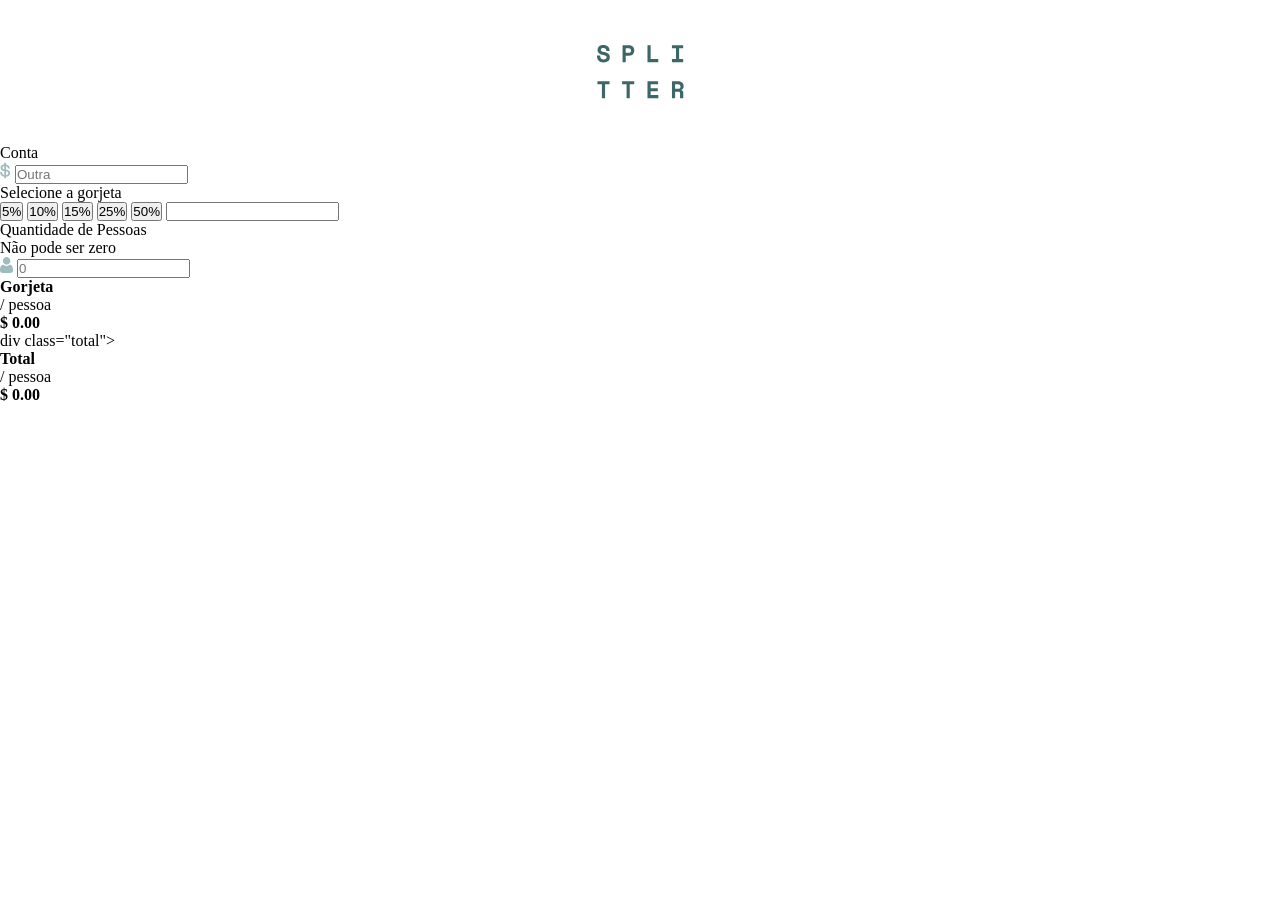
==== index.html @ fe65d776 "primeiro commit do CSS" ====
<!DOCTYPE html>
<html lang="en">
<head>
    <meta charset="UTF-8">
    <meta name="viewport" content="width=device-width, initial-scale=1.0">
    <link rel="stylesheet" href="style.css">
    <title>Calculadora de Gorjeta</title>
</head>
<body>
    <header>
        <img src="./images/logo.svg" alt="logo do splitter">
    </header>

    <main>
        <section class="informacoes">
            <form action="">
                <div class="conta">
                    <label for="conta">Conta</label>
                    <div>
                        <img src="./images/icon-dollar.svg" alt="icone do cifrao">
                        <input type="number" name="conta" id="conta" placeholder="Outra">
                    </div>
                </div>

                <div class="gorjeta">
                    <label for="outra">Selecione a gorjeta</label>

                    <div>
                        <input type="button" value="5%">
                        <input type="button" value="10%">
                        <input type="button" value="15%">
                        <input type="button" value="25%">
                        <input type="button" value="50%">
                        <input type="number" name="outra" id="outra">
                    </div>
                </div>

                <div class="pessoas">
                    <label for="pessoas">Quantidade de Pessoas</label>
                    <p>Não pode ser zero</p>
                    <div>
                        <img src="./images/icon-person.svg" alt="icone de pessoa">
                        <input type="number" name="pessoas" id="pessoas" placeholder="0">
                    </div>
                </div>
            </form>
        </section>

        <section class="resultados">
            <div class="gorjeta">
                <p>
                    <strong>Gorjeta</strong> <br>
                    / pessoa
                </p>

                <strong>$ 0.00</strong>
            </div>

            div class="total">
                <p>
                    <strong>Total</strong> <br>
                    / pessoa
                </p>

                <strong>$ 0.00</strong>
        </section>
    </main>
</body>
</html>
---- style.css ----
* {
    margin: 0;
    padding: 0;
    box-sizing: border-box;
}

::root {
    --green-100: #f3f9fa;
    --green-200: #c5e4e7;
    --green-300: #9ebbbd;
    --green-400: #7f9d9f;
    --green-500: #5e7a7d;
    --green-600: #547878;
    --green-700: #3d6666;
    --green-800: #00474b;
    --light-green: #26c2ae;
    --white: #fff;
}

body {
    background-color: var(--green-200);
}

header {
    display: flex;
    justify-content: center;
    padding-block: 2.8rem;
}
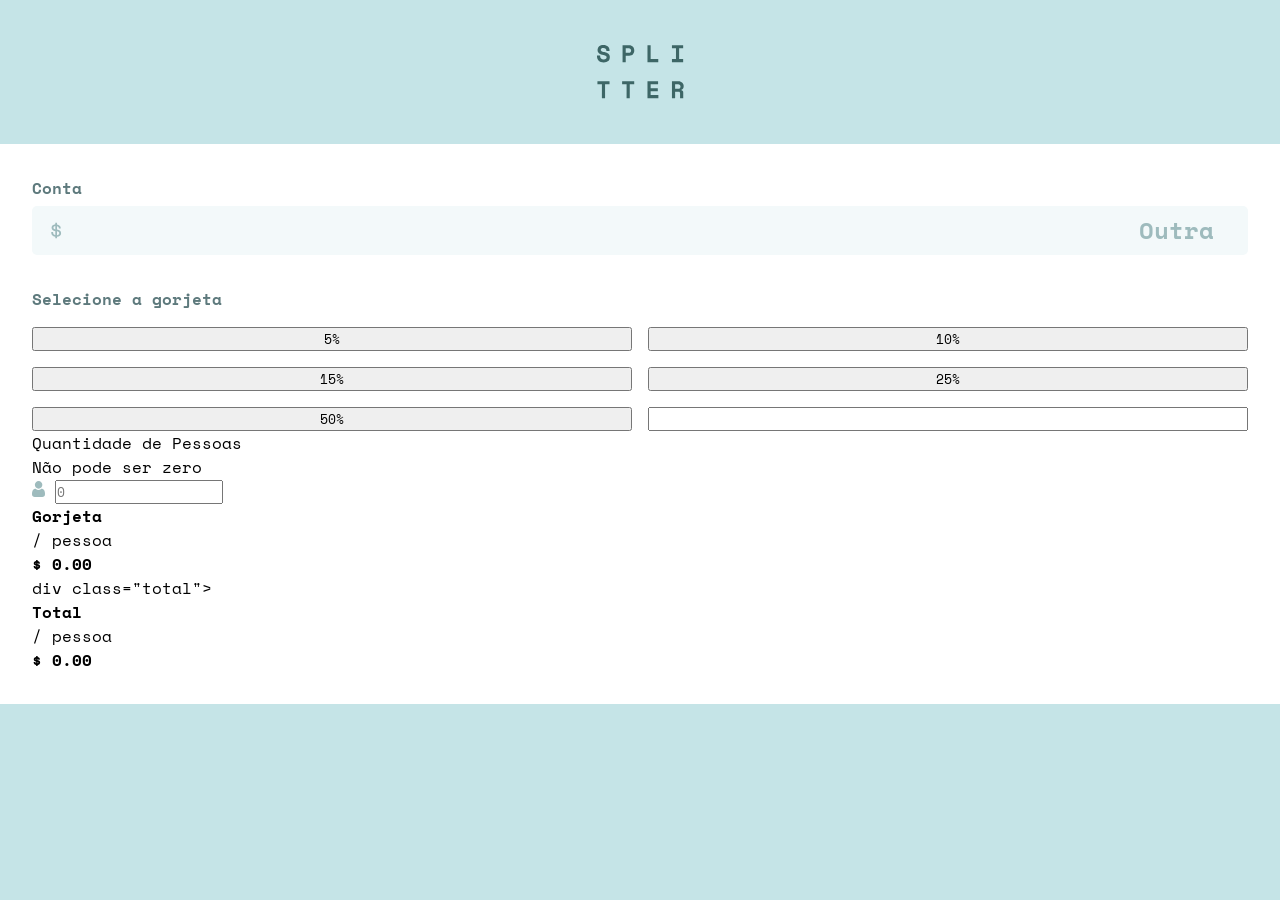
==== commit eed7b096: "segundo commit do CSS" ====
--- a/index.html
+++ b/index.html
@@ -3,6 +3,9 @@
 <head>
     <meta charset="UTF-8">
     <meta name="viewport" content="width=device-width, initial-scale=1.0">
+    <link rel="preconnect" href="https://fonts.googleapis.com">
+    <link rel="preconnect" href="https://fonts.gstatic.com" crossorigin>
+    <link href="https://fonts.googleapis.com/css2?family=Space+Mono:ital,wght@0,400;0,700;1,400;1,700&display=swap" rel="stylesheet">
     <link rel="stylesheet" href="style.css">
     <title>Calculadora de Gorjeta</title>
 </head>
--- a/style.css
+++ b/style.css
@@ -2,9 +2,10 @@
     margin: 0;
     padding: 0;
     box-sizing: border-box;
+    font-family: "Space Mono", serif;
 }
 
-::root {
+:root {
     --green-100: #f3f9fa;
     --green-200: #c5e4e7;
     --green-300: #9ebbbd;
@@ -25,4 +26,60 @@
     display: flex;
     justify-content: center;
     padding-block: 2.8rem;
+}
+
+main {
+    background-color: var(--white);
+    padding: 2rem;
+}
+
+.conta {
+    margin-bottom: 2rem;
+}
+
+.conta label,
+.gorjeta label {
+    color: var(--green-500);
+    font-weight: 700;
+}
+
+.conta div {
+    margin-top: 0.4rem;
+    background-color: var(--green-100);
+    padding: 0.4rem 1.2rem;
+    display: flex;
+    align-items: center;
+    justify-content: space-between;
+    border-radius: 0.3125rem;
+}
+
+.conta input {
+    border: none;
+    text-align: right;
+    width: 100%;
+    background: none;
+    font-size: 1.5rem;
+    font-weight: 700;
+    color: var(--green-800);
+    outline: none;
+}
+
+.conta input::placeholder {
+    color: var(--green-300);
+}
+
+.conta:has(input:focus) div{
+    outline: 2px solid var(--light-green);
+}
+
+.gorjeta div {
+    margin-top: 1rem;
+
+    display: grid;
+    grid-template-columns: 1fr 1fr;
+    gap: 1rem;
+}
+
+.gorjeta #outra {
+    width: 100%;
 }
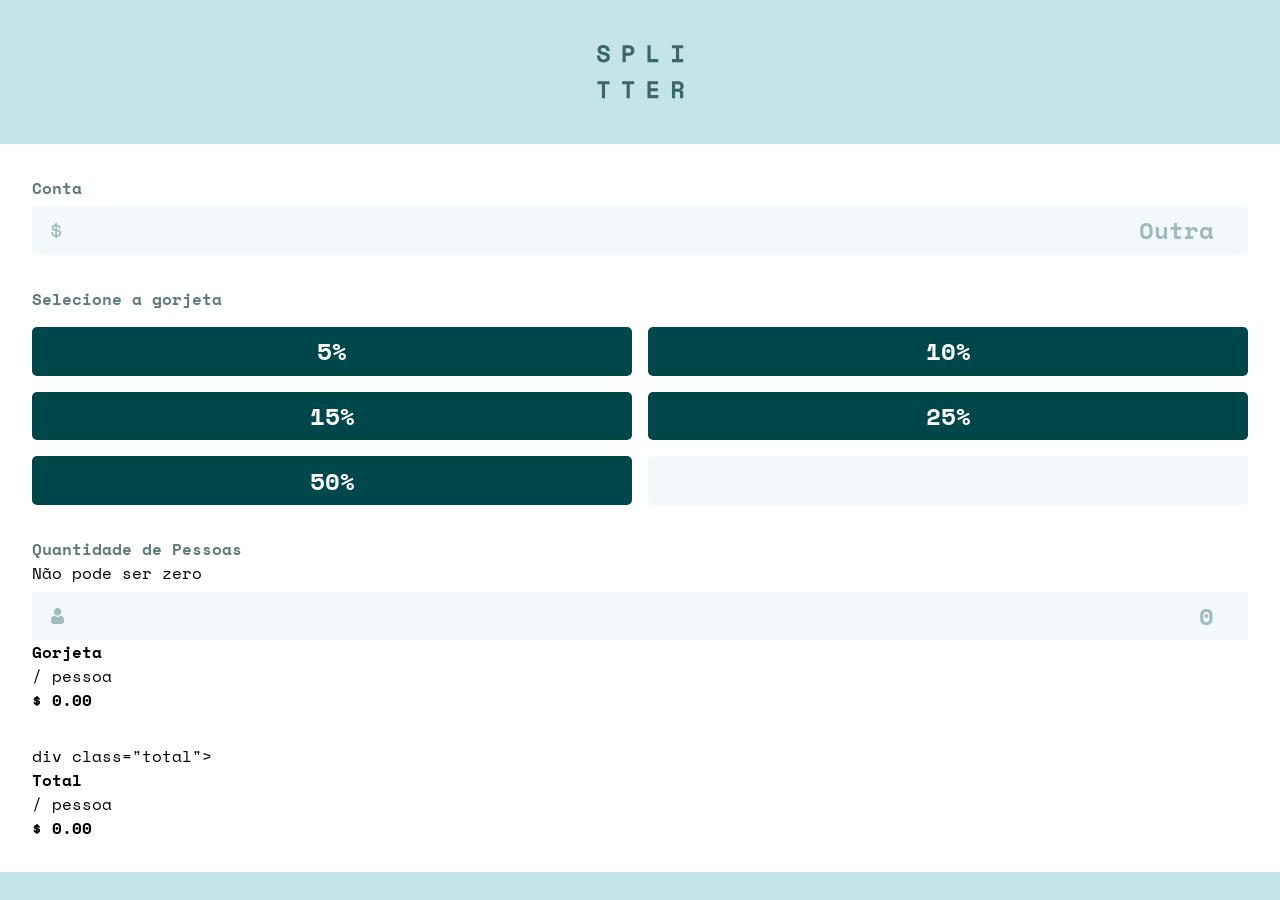
==== commit 921b4d77: "quarto commit CSS" ====
--- a/index.html
+++ b/index.html
@@ -40,7 +40,7 @@
 
                 <div class="pessoas">
                     <label for="pessoas">Quantidade de Pessoas</label>
-                    <p>Não pode ser zero</p>
+                    <p id="erro">Não pode ser zero</p>
                     <div>
                         <img src="./images/icon-person.svg" alt="icone de pessoa">
                         <input type="number" name="pessoas" id="pessoas" placeholder="0">
--- a/style.css
+++ b/style.css
@@ -33,17 +33,20 @@
     padding: 2rem;
 }
 
-.conta {
+.conta,
+.gorjeta {
     margin-bottom: 2rem;
 }
 
 .conta label,
-.gorjeta label {
+.gorjeta label,
+.pessoas label {
     color: var(--green-500);
     font-weight: 700;
 }
 
-.conta div {
+.conta div,
+.pessoas div {
     margin-top: 0.4rem;
     background-color: var(--green-100);
     padding: 0.4rem 1.2rem;
@@ -53,7 +56,8 @@
     border-radius: 0.3125rem;
 }
 
-.conta input {
+.conta input,
+.pessoas input {
     border: none;
     text-align: right;
     width: 100%;
@@ -64,11 +68,13 @@
     outline: none;
 }
 
-.conta input::placeholder {
+.conta input::placeholder,
+.pessoas input::placeholder {
     color: var(--green-300);
 }
 
-.conta:has(input:focus) div{
+.conta:has(input:focus) div,
+.pessoas:has(input:focus) div {
     outline: 2px solid var(--light-green);
 }
 
@@ -80,6 +86,28 @@
     gap: 1rem;
 }
 
+.gorjeta input {
+    font-size: 1.5rem;
+    font-weight: 700;
+    border: none;
+    text-align: center;
+    outline: none;
+    padding-block: 0.4rem;
+    border-radius: 0.3125rem;
+    background-color: var(--green-800);
+    color: var(--white);
+}
+
 .gorjeta #outra {
     width: 100%;
+    background-color: var(--green-100);
+    color: var(--green-800);
+}
+
+.gorjeta #outra::placeholder {
+    color: var(--green-300);
+}
+
+.pessoas#erro {
+    display: none;
 }
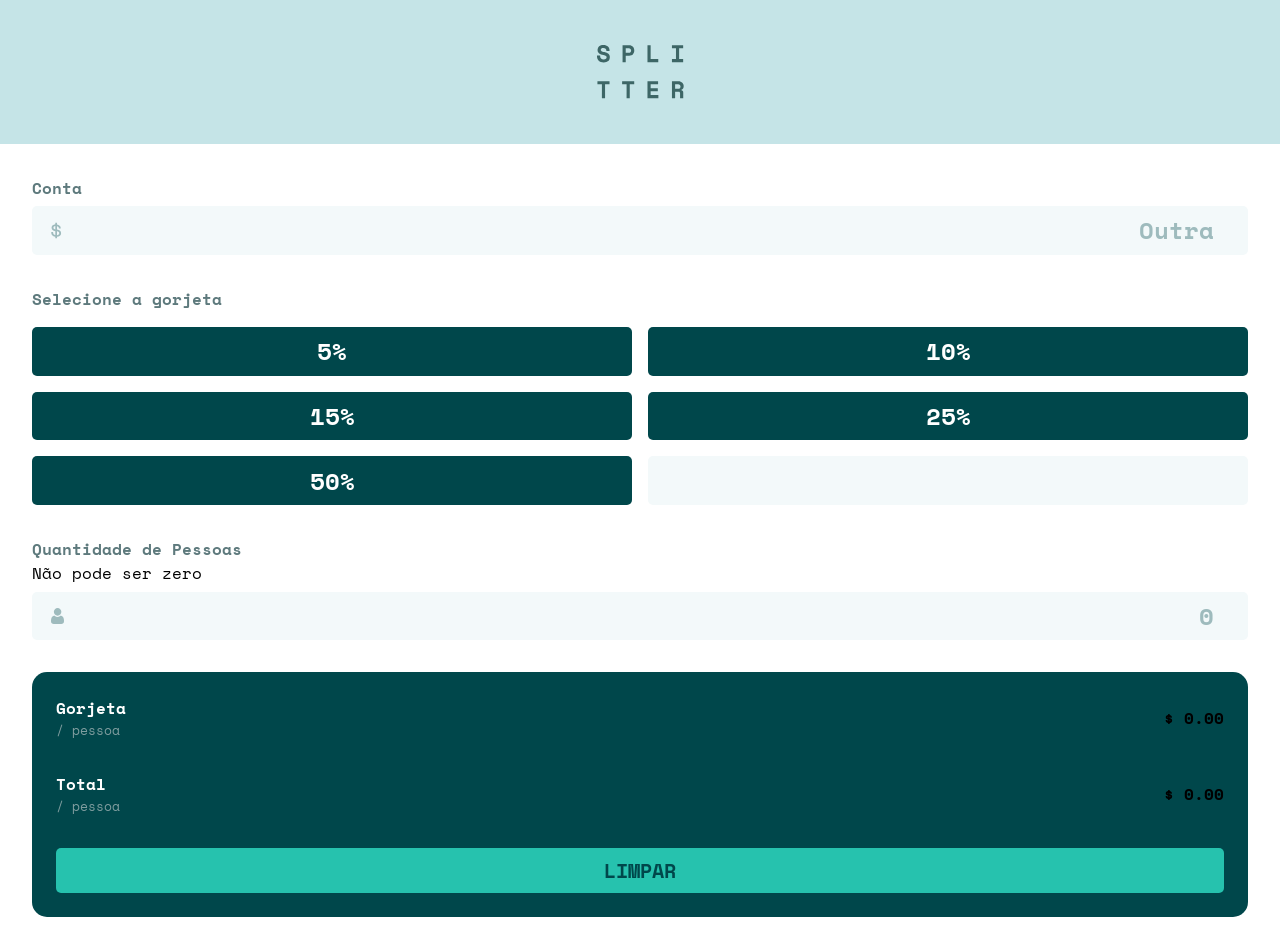
==== commit 40f1ab73: "quarto commit do HTML e sexto commit do CSS" ====
--- a/index.html
+++ b/index.html
@@ -59,13 +59,16 @@
                 <strong>$ 0.00</strong>
             </div>
 
-            div class="total">
+            <div class="total">
                 <p>
                     <strong>Total</strong> <br>
                     / pessoa
                 </p>
 
                 <strong>$ 0.00</strong>
+            </div>
+
+            <button>Limpar</button>
         </section>
     </main>
 </body>
--- a/style.css
+++ b/style.css
@@ -31,10 +31,12 @@
 main {
     background-color: var(--white);
     padding: 2rem;
+    border-radius: 1.5625rem 0 1.5625rem 0 0;
 }
 
 .conta,
-.gorjeta {
+.gorjeta,
+.pessoas {
     margin-bottom: 2rem;
 }
 
@@ -110,4 +112,51 @@
 
 .pessoas#erro {
     display: none;
+}
+
+.resultados {
+    background-color: var(--green-800);
+    border-radius: 0.9375rem;
+    padding: 1.5rem;
+}
+
+.resultados div {
+    display: flex;
+    justify-content: space-between;
+    align-items: center;
+}
+
+.resultados p {
+    color: var(--green-400);
+    font-size: 0.8125rem;
+}
+
+.resultados p strong {
+    color: var(--white);
+    font-size: 1rem;
+}
+
+..resultados div > strong {
+    color: var(--light-green);
+    font-size: 2rem;
+}
+
+.resultados .gorjetas-total {
+    margin-bottom: 1.25rem;
+}
+
+.resultados .total {
+    margin-bottom: 2rem;
+}
+
+.resultados button {
+    width: 100%;
+    padding-block: 0.5rem;
+    background-color: var(--light-green);
+    color: var(--green-800);
+    font-size: 1.25rem;
+    font-weight: 700;
+    border: none;
+    border-radius: 0.3125rem;
+    text-transform: uppercase;
 }
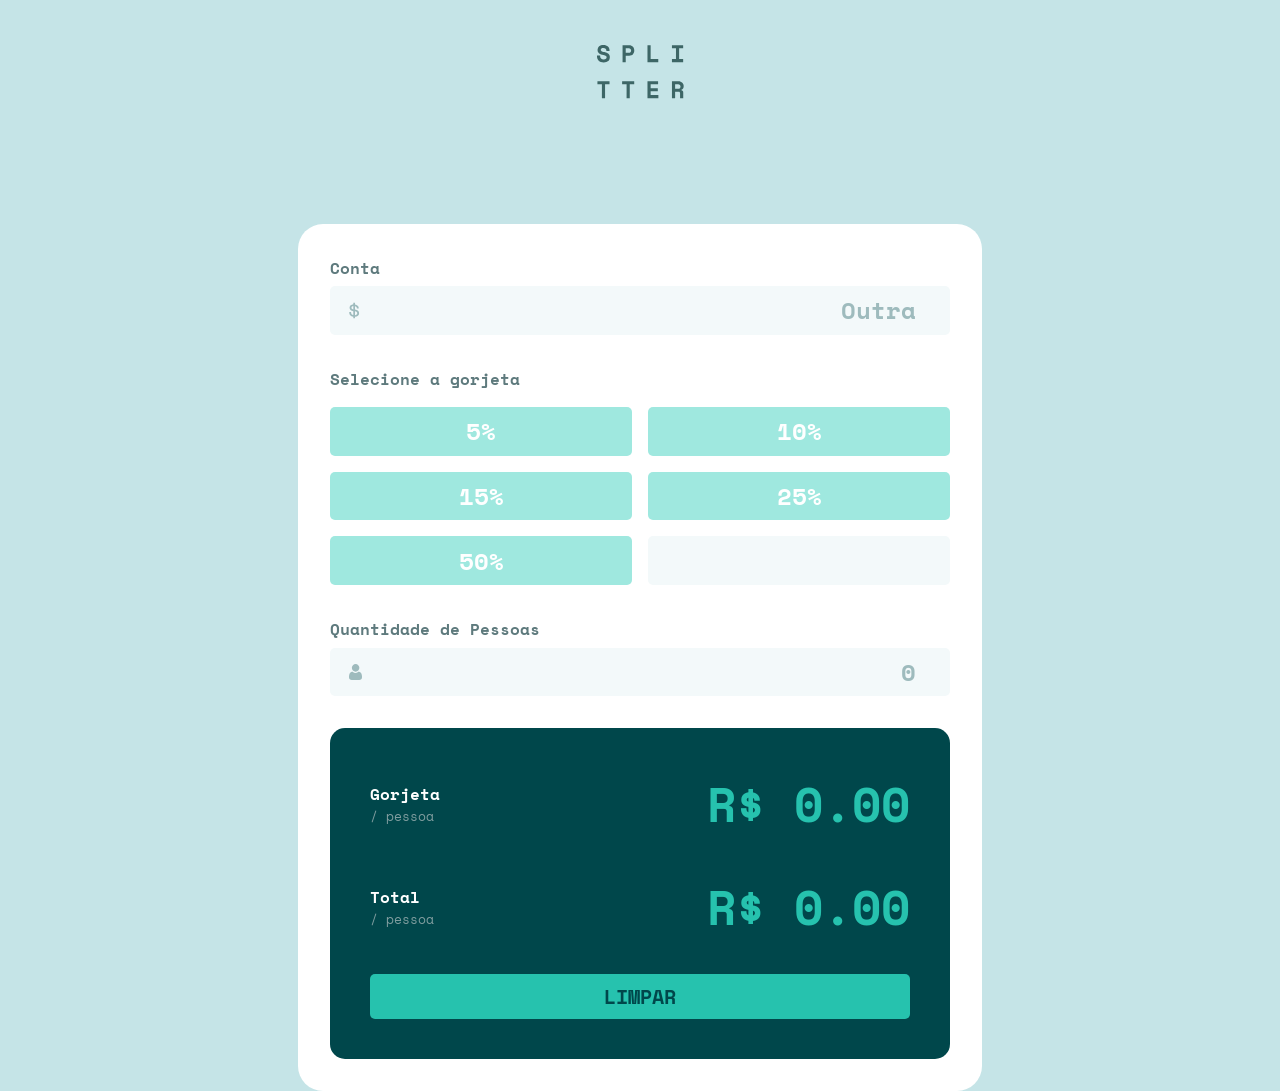
==== commit 469df1a7: "quinto commit do HTML e sétimo commit do CSS" ====
--- a/index.html
+++ b/index.html
@@ -39,9 +39,11 @@
                 </div>
 
                 <div class="pessoas">
-                    <label for="pessoas">Quantidade de Pessoas</label>
-                    <p id="erro">Não pode ser zero</p>
-                    <div>
+                    <div class="textos">
+                        <label for="pessoas">Quantidade de Pessoas</label>
+                        <p id="erro">Não pode ser zero</p>
+                    </div>
+                    <div class="input-box">
                         <img src="./images/icon-person.svg" alt="icone de pessoa">
                         <input type="number" name="pessoas" id="pessoas" placeholder="0">
                     </div>
@@ -50,22 +52,24 @@
         </section>
 
         <section class="resultados">
-            <div class="gorjeta">
-                <p>
-                    <strong>Gorjeta</strong> <br>
-                    / pessoa
-                </p>
+            <div> 
+                <div class="gorjeta">
+                    <p>
+                        <strong>Gorjeta</strong> <br>
+                        / pessoa
+                    </p>
 
-                <strong>$ 0.00</strong>
-            </div>
+                    <strong>R$ 0.00</strong>
+                </div>
 
-            <div class="total">
-                <p>
-                    <strong>Total</strong> <br>
-                    / pessoa
-                </p>
+                <div class="total">
+                    <p>
+                        <strong>Total</strong> <br>
+                        / pessoa
+                    </p>
 
-                <strong>$ 0.00</strong>
+                    <strong>R$ 0.00</strong>
+                </div>
             </div>
 
             <button>Limpar</button>
--- a/style.css
+++ b/style.css
@@ -16,6 +16,8 @@
     --green-800: #00474b;
     --light-green: #26c2ae;
     --white: #fff;
+    --green-hover: #9fe8df;
+    --danger: #e17457;
 }
 
 body {
@@ -31,7 +33,7 @@
 main {
     background-color: var(--white);
     padding: 2rem;
-    border-radius: 1.5625rem 0 1.5625rem 0 0;
+    border-radius: 1.5625rem 1.5625rem 0 0;
 }
 
 .conta,
@@ -48,7 +50,7 @@
 }
 
 .conta div,
-.pessoas div {
+.pessoas .input-box {
     margin-top: 0.4rem;
     background-color: var(--green-100);
     padding: 0.4rem 1.2rem;
@@ -76,8 +78,13 @@
 }
 
 .conta:has(input:focus) div,
-.pessoas:has(input:focus) div {
+.conta:has(input:hover) div,
+.pessoas:has(input:focus) .input-box,
+.pessoas:has(input:hover) .input-box,
+.gorjeta #outra:focus,
+.gorjeta #outra:hover {
     outline: 2px solid var(--light-green);
+    cursor: pointer;
 }
 
 .gorjeta div {
@@ -100,6 +107,12 @@
     color: var(--white);
 }
 
+.gorjeta input[type="button"],
+.resultados button:hover {
+    background-color: var(--green-hover);
+    cursor: pointer;
+}
+
 .gorjeta #outra {
     width: 100%;
     background-color: var(--green-100);
@@ -110,7 +123,20 @@
     color: var(--green-300);
 }
 
-.pessoas#erro {
+.pessoas .textos {
+    display: flex;
+    align-items: center;
+    justify-content: space-between;
+}
+
+.pessoas #erro-div {
+    outline: 2px solid var(--danger);
+}
+
+.pessoas #erro {
+    font-size: 0.75rem;
+    color: var(--danger);
+    font-weight: 700;
     display: none;
 }
 
@@ -120,7 +146,7 @@
     padding: 1.5rem;
 }
 
-.resultados div {
+.resultados div div {
     display: flex;
     justify-content: space-between;
     align-items: center;
@@ -136,7 +162,7 @@
     font-size: 1rem;
 }
 
-..resultados div > strong {
+.resultados div > strong {
     color: var(--light-green);
     font-size: 2rem;
 }
@@ -159,4 +185,46 @@
     border: none;
     border-radius: 0.3125rem;
     text-transform: uppercase;
+}
+
+@media (min-width: 920px) {
+    body {
+        min-height: 100svh;
+        display: flex;
+        flex-direction: column;
+        justify-content: center;
+        gap: 5rem;
+    }
+
+    main {
+        border-radius: 1.5625rem;
+        max-width: 57.5rem;
+        margin-inline: auto;
+    }
+
+    main section {
+        width: 100%;
+    }
+
+    .conta input::webkit-inner-spin-button,
+    .pessoas input::webkit-inner-spin-button,
+    .gorjeta #outra::webkit-inner-spin-button {
+        display: none;
+    }
+
+    .gorjeta div {
+        grid-template-columns: 1fr, 1fr, 1fr;
+    }
+
+    .resultados {
+        display: flex;
+        flex-direction: column;
+        justify-content: space-between;
+
+        padding: 2.5rem;
+    }
+
+    .resultados div > strong {
+        font-size: 3rem;
+    }
 }
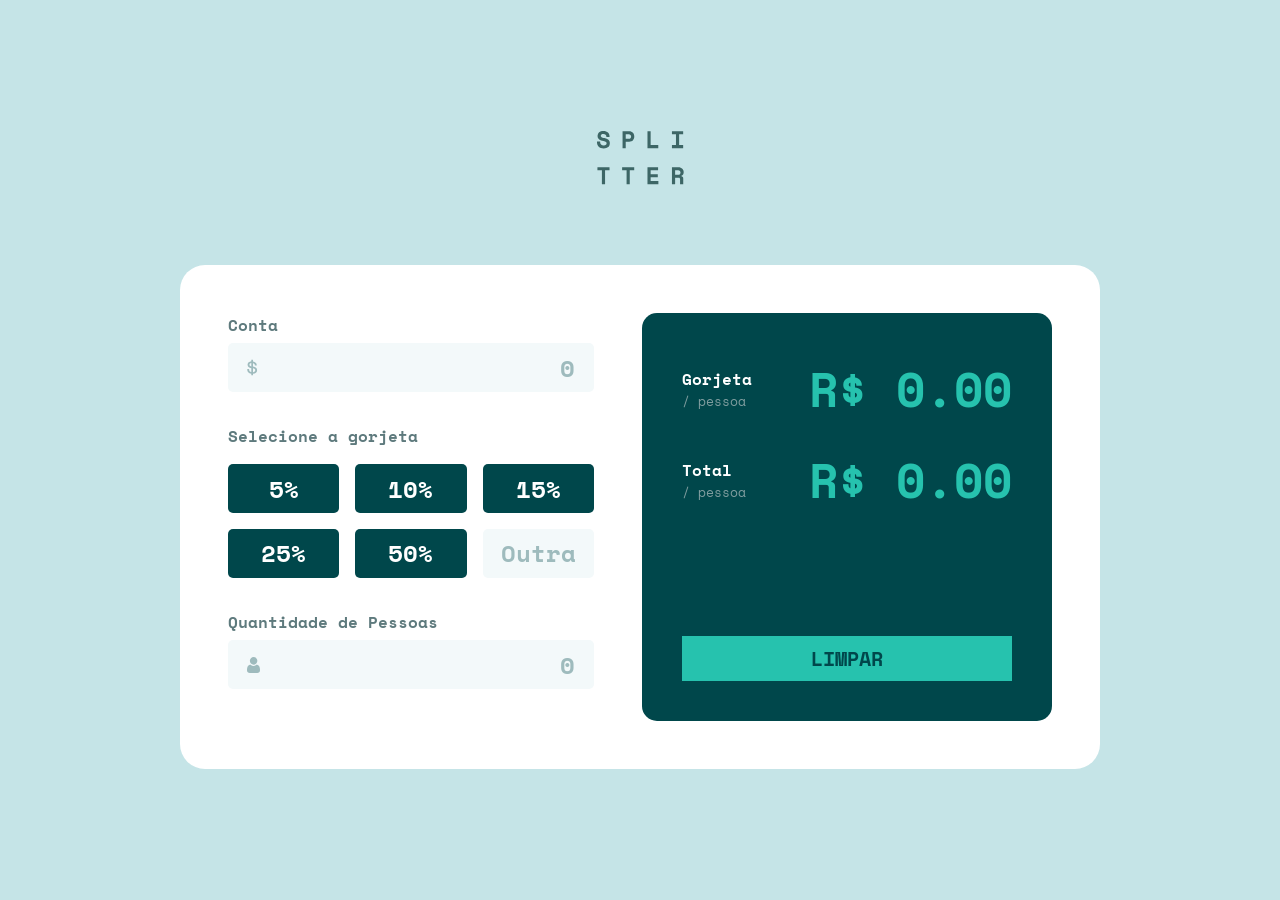
==== commit 1aba9a39: "correção do projeto" ====
--- a/index.html
+++ b/index.html
@@ -7,6 +7,7 @@
     <link rel="preconnect" href="https://fonts.gstatic.com" crossorigin>
     <link href="https://fonts.googleapis.com/css2?family=Space+Mono:ital,wght@0,400;0,700;1,400;1,700&display=swap" rel="stylesheet">
     <link rel="stylesheet" href="style.css">
+    <script src="script.js" defer></script>
     <title>Calculadora de Gorjeta</title>
 </head>
 <body>
@@ -21,7 +22,7 @@
                     <label for="conta">Conta</label>
                     <div>
                         <img src="./images/icon-dollar.svg" alt="icone do cifrao">
-                        <input type="number" name="conta" id="conta" placeholder="Outra">
+                        <input type="number" name="conta" id="conta" placeholder="0">
                     </div>
                 </div>
 
@@ -34,7 +35,7 @@
                         <input type="button" value="15%">
                         <input type="button" value="25%">
                         <input type="button" value="50%">
-                        <input type="number" name="outra" id="outra">
+                        <input type="number" name="outra" id="outra" placeholder="Outra">
                     </div>
                 </div>
 
@@ -53,7 +54,7 @@
 
         <section class="resultados">
             <div> 
-                <div class="gorjeta">
+                <div class="gorjeta-total">
                     <p>
                         <strong>Gorjeta</strong> <br>
                         / pessoa
@@ -76,4 +77,4 @@
         </section>
     </main>
 </body>
-</html>+</html>
--- a/style.css
+++ b/style.css
@@ -1,81 +1,84 @@
 * {
-    margin: 0;
-    padding: 0;
-    box-sizing: border-box;
-    font-family: "Space Mono", serif;
-}
-
-:root {
-    --green-100: #f3f9fa;
-    --green-200: #c5e4e7;
-    --green-300: #9ebbbd;
-    --green-400: #7f9d9f;
-    --green-500: #5e7a7d;
-    --green-600: #547878;
-    --green-700: #3d6666;
-    --green-800: #00474b;
-    --light-green: #26c2ae;
-    --white: #fff;
-    --green-hover: #9fe8df;
-    --danger: #e17457;
+  margin: 0;
+  padding: 0;
+  box-sizing: border-box;
+  font-family: "Space Mono", serif;
+}
+
+:root{
+  --green-100: #f3f9fa;
+  --green-200: #c5e4e7;
+  --green-300: #9ebbbd;
+  --green-400: #7f9d9f;
+  --green-500: #5e7a7d;
+  --green-600: #547878;
+  --green-700: #3d6666;
+  --grenn-800: #00474b;
+  --light-green: #26c2ae;
+  --white: #ffffff;
+  --green-hover: #9fe8df;
+  --danger: #e17457;
 }
 
 body {
-    background-color: var(--green-200);
+  background-color: var(--green-200);
 }
 
 header {
-    display: flex;
-    justify-content: center;
-    padding-block: 2.8rem;
+  display: flex;
+  justify-content: center;
+  padding-block: 2.8rem;
 }
 
 main {
-    background-color: var(--white);
-    padding: 2rem;
-    border-radius: 1.5625rem 1.5625rem 0 0;
+  background-color: var(--white);
+  padding: 2rem;
+  border-radius: 1.5625rem 1.5625rem 0 0;
 }
 
 .conta,
 .gorjeta,
 .pessoas {
-    margin-bottom: 2rem;
+  margin-bottom: 2rem;
 }
 
 .conta label,
 .gorjeta label,
 .pessoas label {
-    color: var(--green-500);
-    font-weight: 700;
+  color: var(--green-500);
+  font-weight: 700;
 }
 
 .conta div,
 .pessoas .input-box {
-    margin-top: 0.4rem;
-    background-color: var(--green-100);
-    padding: 0.4rem 1.2rem;
-    display: flex;
-    align-items: center;
-    justify-content: space-between;
-    border-radius: 0.3125rem;
+  margin-top: 0.4rem;
+  background-color: var(--green-100);
+  padding: 0.4rem 1.2rem;
+  display: flex;
+  align-items: center;
+  justify-content: space-between;
+  border-radius: 0.3125rem;
+
 }
 
 .conta input,
 .pessoas input {
-    border: none;
-    text-align: right;
-    width: 100%;
-    background: none;
-    font-size: 1.5rem;
-    font-weight: 700;
-    color: var(--green-800);
-    outline: none;
+  border: none;
+  text-align: right;
+  width: 100%;
+  background: none;
+  font-size: 1.5rem;
+  font-weight: 700;
+  color: var(--grenn-800);
+  outline: none;
 }
 
 .conta input::placeholder,
 .pessoas input::placeholder {
-    color: var(--green-300);
-}
+  color: var(--green-300);
+}
+
+:-webkit
 
 .conta:has(input:focus) div,
 .conta:has(input:hover) div,
@@ -83,148 +86,164 @@
 .pessoas:has(input:hover) .input-box,
 .gorjeta #outra:focus,
 .gorjeta #outra:hover {
-    outline: 2px solid var(--light-green);
-    cursor: pointer;
+  outline: 2px solid var(--light-green);
+  cursor: pointer;
 }
 
 .gorjeta div {
-    margin-top: 1rem;
-
-    display: grid;
-    grid-template-columns: 1fr 1fr;
-    gap: 1rem;
+  margin-top: 1rem;
+  display: grid;
+  grid-template-columns: 1fr 1fr;
+  gap: 1rem;
 }
 
 .gorjeta input {
-    font-size: 1.5rem;
-    font-weight: 700;
-    border: none;
-    text-align: center;
-    outline: none;
-    padding-block: 0.4rem;
-    border-radius: 0.3125rem;
-    background-color: var(--green-800);
-    color: var(--white);
-}
-
-.gorjeta input[type="button"],
+  font-size: 1.5rem;
+  font-weight: 700;
+  border: none;
+  text-align: center;
+  outline: none;
+  padding-block: 0.4rem;
+  border-radius: 0.3125rem;
+  background-color: var(--grenn-800);
+  color: var(--white);
+}
+
+.gorjeta .botao-ativo {
+  background-color: var(--light-green);
+ color: var(--grenn-800);
+}
+
+.gorjeta input[type="button"]:hover,
 .resultados button:hover {
-    background-color: var(--green-hover);
-    cursor: pointer;
-}
+background-color: var(--green-hover);
+cursor: pointer;
+}
+
 
 .gorjeta #outra {
-    width: 100%;
-    background-color: var(--green-100);
-    color: var(--green-800);
+  width: 100%;
+  background-color: var(--green-100);
+  color: var(--green-500);
 }
 
 .gorjeta #outra::placeholder {
-    color: var(--green-300);
+  color: var(--green-300);
 }
 
 .pessoas .textos {
-    display: flex;
-    align-items: center;
-    justify-content: space-between;
+display: flex;
+align-items: center;
+justify-content: space-between;
 }
 
 .pessoas #erro-div {
-    outline: 2px solid var(--danger);
+outline: 2px solid var(--danger);
 }
 
 .pessoas #erro {
-    font-size: 0.75rem;
-    color: var(--danger);
-    font-weight: 700;
-    display: none;
+font-size: 0.75rem;
+color: var(--danger);
+font-weight: 700;
+display: none;
 }
 
 .resultados {
-    background-color: var(--green-800);
-    border-radius: 0.9375rem;
-    padding: 1.5rem;
+  background-color: var(--grenn-800);
+  border-radius: 0.9375rem;
+  padding: 1.5rem;
 }
 
 .resultados div div {
-    display: flex;
-    justify-content: space-between;
-    align-items: center;
+  display: flex;
+  justify-content: space-between;
+  align-items: center;
 }
 
 .resultados p {
-    color: var(--green-400);
-    font-size: 0.8125rem;
+  color: var(--green-400);
+  font-size: 0.8125rem;
 }
 
 .resultados p strong {
-    color: var(--white);
-    font-size: 1rem;
+  color: var(--white);
+  font-size: 1rem;
 }
 
 .resultados div > strong {
-    color: var(--light-green);
-    font-size: 2rem;
-}
-
-.resultados .gorjetas-total {
-    margin-bottom: 1.25rem;
+  color: var(--light-green);
+  font-size: 2rem;
+}
+
+.resultados .gorjeta-total {
+  margin-bottom: 1.25rem;
 }
 
 .resultados .total {
-    margin-bottom: 2rem;
+  margin-bottom: 2rem;
 }
 
 .resultados button {
-    width: 100%;
-    padding-block: 0.5rem;
-    background-color: var(--light-green);
-    color: var(--green-800);
-    font-size: 1.25rem;
-    font-weight: 700;
-    border: none;
-    border-radius: 0.3125rem;
-    text-transform: uppercase;
-}
-
-@media (min-width: 920px) {
-    body {
-        min-height: 100svh;
-        display: flex;
-        flex-direction: column;
-        justify-content: center;
-        gap: 5rem;
-    }
-
-    main {
-        border-radius: 1.5625rem;
-        max-width: 57.5rem;
-        margin-inline: auto;
-    }
-
-    main section {
-        width: 100%;
-    }
-
-    .conta input::webkit-inner-spin-button,
-    .pessoas input::webkit-inner-spin-button,
-    .gorjeta #outra::webkit-inner-spin-button {
-        display: none;
-    }
-
-    .gorjeta div {
-        grid-template-columns: 1fr, 1fr, 1fr;
-    }
-
-    .resultados {
-        display: flex;
-        flex-direction: column;
-        justify-content: space-between;
-
-        padding: 2.5rem;
-    }
-
-    .resultados div > strong {
-        font-size: 3rem;
-    }
-}+  width: 100%;
+  background: var(--light-green);
+  border: none;
+  border-radius: 0.3125;
+  color: var(--grenn-800);
+  font-weight: 700;
+  text-transform: uppercase;
+  font-size: 1.25rem;
+  padding-block: 0.5rem;
+}
+
+ .conta input::-webkit-inner-spin-button,
+ .pessoas input::-webkit-inner-spin-button,
+ .gorjeta #outra::-webkit-inner-spin-button {
+  display: none;
+ }
+
+
+@media(min-width: 920px) {
+
+  body {
+  display: flex;
+  flex-direction: column;
+  min-height: 100svh;
+  justify-content: center;
+  gap: 5rem;
+
+  }
+
+  header {
+    padding: 0;
+  }
+
+main{
+  display: flex;
+  gap: 3rem;
+  padding: 3rem;
+  border-radius: 1.5625rem;
+  max-width: 57.5rem;
+  margin-inline: auto;
+}
+
+main section {
+  width: 100%;
+ }
+
+
+ .gorjeta div {
+  grid-template-columns: 1fr 1fr 1fr;
+ }
+
+ .resultados {
+ display: flex;
+ flex-direction: column;
+ justify-content: space-between;
+
+ padding: 2.5rem;
+ }
+
+ .resultados div > strong {
+  font-size: 3rem;
+ }
+}
